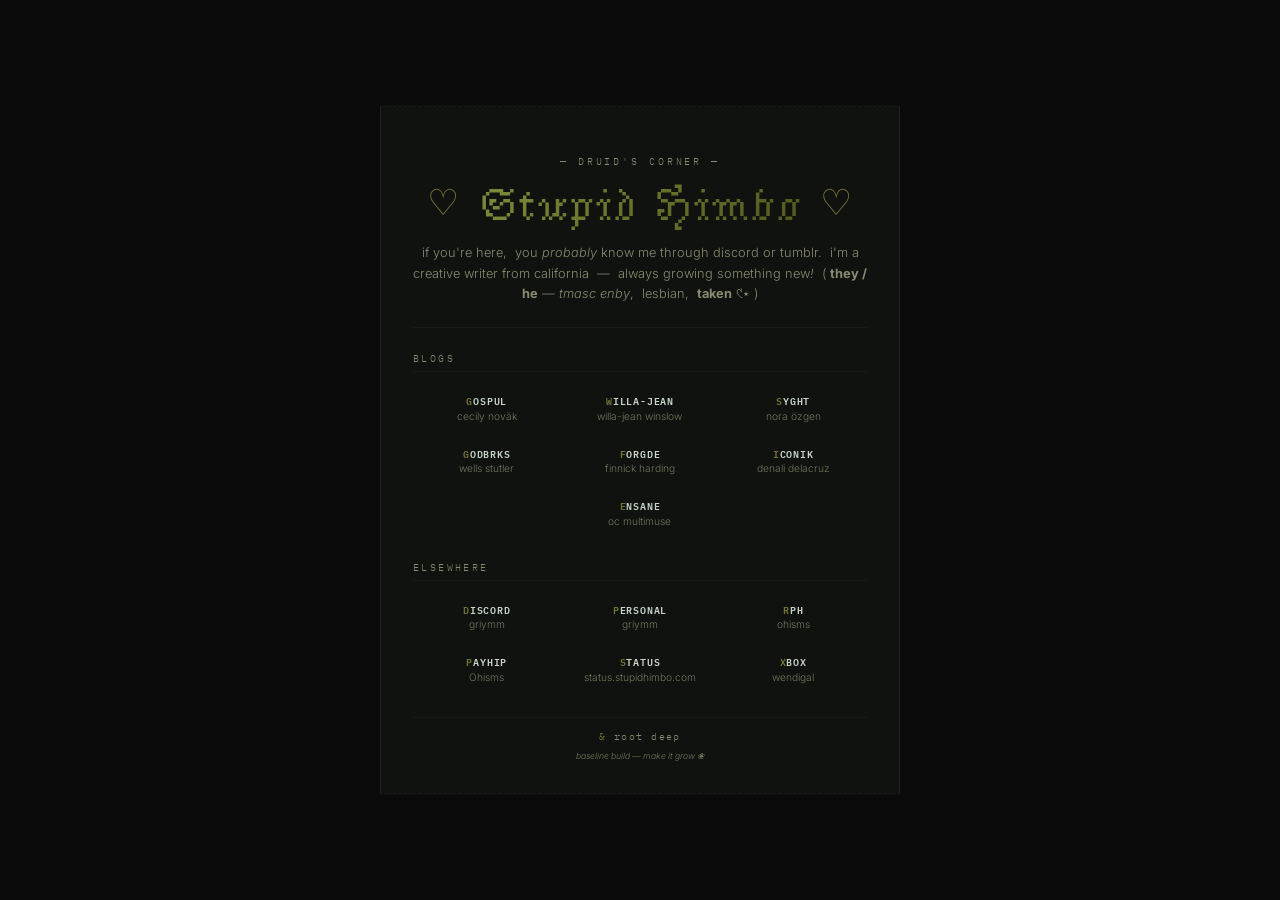
==== index.html @ 12f962d2 "new discord + personal/rph/payhip links" ====
<!DOCTYPE html>
<html lang="en">
<head>
<meta charset="UTF-8">
<meta name="viewport" content="width=device-width, initial-scale=1.0">
<title>stupid himbo — druid's corner</title>
<link rel="icon" href="favicon.svg" type="image/svg+xml">
<link rel="stylesheet" href="style.css">
</head>
<body>
<div class="card">

  <div class="header">
    <div class="today-label">— druid's corner —</div>
    <h1 class="title"><span class="heart">♡</span> <span class="rest">Stupid Himbo</span> <span class="heart">♡</span></h1>
    <p class="blurb">if you're here,&nbsp;&nbsp;you <em>probably</em> know me through discord or tumblr.&nbsp;&nbsp;i'm a creative writer from california&nbsp;&nbsp;—&nbsp;&nbsp;always growing something new<em>!</em>&nbsp;&nbsp;( <strong>they / he</strong> — <em>tmasc enby</em>,&nbsp;&nbsp;lesbian,&nbsp;&nbsp;<strong>taken</strong> 𑣲⋆ )</p>
  </div>

  <div class="subhead">blogs</div>
  <ul class="blog-grid">
    <li class="link-item grid-item" style="--i:0"><a class="url-link" href="https://gospul.tumblr.com" target="_blank"><span class="url-text"><span class="accent">G</span>OSPUL</span><span class="muse-text">cecily noväk</span></a></li>
    <li class="link-item grid-item" style="--i:1"><a class="url-link" href="https://willa-jean.tumblr.com" target="_blank"><span class="url-text"><span class="accent">W</span>ILLA-JEAN</span><span class="muse-text">willa-jean winslow</span></a></li>
    <li class="link-item grid-item" style="--i:2"><a class="url-link" href="https://syght.tumblr.com" target="_blank"><span class="url-text"><span class="accent">S</span>YGHT</span><span class="muse-text">nora özgen</span></a></li>
    <li class="link-item grid-item" style="--i:3"><a class="url-link" href="https://godbrks.tumblr.com" target="_blank"><span class="url-text"><span class="accent">G</span>ODBRKS</span><span class="muse-text">wells stutler</span></a></li>
    <li class="link-item grid-item" style="--i:4"><a class="url-link" href="https://forgde.tumblr.com" target="_blank"><span class="url-text"><span class="accent">F</span>ORGDE</span><span class="muse-text">finnick harding</span></a></li>
    <li class="link-item grid-item" style="--i:5"><a class="url-link" href="https://iconik.tumblr.com" target="_blank"><span class="url-text"><span class="accent">I</span>CONIK</span><span class="muse-text">denali delacruz</span></a></li>
    <li class="link-item grid-item" style="--i:6"><a class="url-link" href="https://ensane.tumblr.com" target="_blank"><span class="url-text"><span class="accent">E</span>NSANE</span><span class="muse-text">oc multimuse</span></a></li>
  </ul>

  <div class="subhead">elsewhere</div>
  <ul class="blog-grid">
    <li class="link-item grid-item" style="--i:7"><a class="url-link" href="https://discord.com/users/griymm" target="_blank"><span class="url-text"><span class="accent">D</span>ISCORD</span><span class="muse-text">griymm</span></a></li>
    <li class="link-item grid-item" style="--i:8"><a class="url-link" href="https://www.tumblr.com/griymm" target="_blank"><span class="url-text"><span class="accent">P</span>ERSONAL</span><span class="muse-text">griymm</span></a></li>
    <li class="link-item grid-item" style="--i:9"><a class="url-link" href="https://www.tumblr.com/ohisms" target="_blank"><span class="url-text"><span class="accent">R</span>PH</span><span class="muse-text">ohisms</span></a></li>
    <li class="link-item grid-item" style="--i:10"><a class="url-link" href="https://payhip.com/Ohisms" target="_blank"><span class="url-text"><span class="accent">P</span>AYHIP</span><span class="muse-text">Ohisms</span></a></li>
    <li class="link-item grid-item" style="--i:11"><a class="url-link" href="https://status.stupidhimbo.com/" target="_blank"><span class="url-text"><span class="accent">S</span>TATUS</span><span class="muse-text">status.stupidhimbo.com</span></a></li>
    <li class="link-item grid-item" style="--i:12"><a class="url-link" href="https://account.xbox.com/profile?gamertag=wendigal" target="_blank"><span class="url-text"><span class="accent">X</span>BOX</span><span class="muse-text">wendigal</span></a></li>
  </ul>

  <div class="footer">
    <div class="tagline"><span class="accent">&amp;</span> root deep</div>
    <div class="note">baseline build — make it grow ❀</div>
  </div>

</div>
</body>
</html>
---- style.css ----
@import url('https://fonts.googleapis.com/css2?family=IBM+Plex+Mono:wght@400;600&family=Inter:wght@300;400;600&family=Jacquarda+Bastarda+9&display=swap');

* { margin: 0; padding: 0; box-sizing: border-box; }

:root {
  --bg: #0a0a0a;
  --card-bg: #0f120f;
  --card-border: #1a221a;
  --accent: #737434;
  --text: #c8d4c8;
  --text-muted: #898b6f;
  --text-dim: #6f795d;
  --body-font: 'Inter', sans-serif;
  --mono-font: 'IBM Plex Mono', monospace;
  --grad-start: #7f8c3b;
  --grad-end: #51581d;
  --card-w: 520px;
  --hdr-size: 2.8rem;
  --body-size: 0.8rem;
  --small-size: 0.6rem;
}

@keyframes fadeUp {
  from { opacity: 0; transform: translateY(12px); }
  to { opacity: 1; transform: translateY(0); }
}
@keyframes breathe {
  0%, 100% { opacity: 0.7; }
  50% { opacity: 1; }
}

@media (prefers-reduced-motion: reduce) {
  *, *::before, *::after {
    animation-duration: 0.001s !important;
    transition-duration: 0.001s !important;
  }
}

body {
  background: var(--bg);
  color: var(--text);
  font-family: var(--body-font);
  font-weight: 300;
  min-height: 100vh;
  display: flex;
  align-items: center;
  justify-content: center;
  padding: 2rem;
}

.card {
  background: var(--card-bg);
  border: 1px solid var(--card-border);
  max-width: var(--card-w);
  width: 100%;
  padding: 3rem 2rem 2rem;
  position: relative;
  animation: fadeUp 0.6s cubic-bezier(0.16, 1, 0.3, 1) both;
}

.card::before, .card::after {
  content: '';
  position: absolute;
  left: 0; right: 0;
  height: 4px;
  background: repeating-linear-gradient(90deg, var(--card-bg) 0px, var(--card-bg) 3px, transparent 3px, transparent 5px);
}
.card::before { top: -2px; }
.card::after { bottom: -2px; }

/* header */
.header {
  text-align: center;
  margin-bottom: 1.5rem;
  border-bottom: 1px solid #1a1a1a;
  padding-bottom: 1.4rem;
}
.header .today-label {
  font-family: var(--mono-font);
  font-size: var(--small-size);
  text-transform: uppercase;
  letter-spacing: 0.3em;
  color: var(--text-muted);
  margin-bottom: 0.75rem;
}
.header .title {
  font-family: 'Jacquarda Bastarda 9', serif;
  font-size: var(--hdr-size);
  font-weight: 400;
  letter-spacing: 0.04em;
  line-height: 1.1;
}
.header .title .accent { color: var(--accent); }
.header .title .rest {
  background: linear-gradient(135deg, var(--grad-start), var(--grad-end));
  -webkit-background-clip: text;
  -webkit-text-fill-color: transparent;
  background-clip: text;
}
.header .title .heart {
  color: var(--accent);
  font-size: 0.8em;
  vertical-align: 0.12em;
  animation: breathe 3s ease-in-out infinite;
}
.header .blurb {
  font-size: var(--body-size);
  color: var(--text-muted);
  margin-top: 0.9rem;
  line-height: 1.6;
  font-weight: 300;
}

/* section label */
.subhead {
  font-family: var(--mono-font);
  font-size: var(--small-size);
  text-transform: uppercase;
  letter-spacing: 0.25em;
  color: var(--text-muted);
  margin-bottom: 0.75rem;
  padding-bottom: 0.4rem;
  border-bottom: 1px solid #181818;
}
.subhead + .link-list { margin-bottom: 1.5rem; }

/* link list */
.link-list { list-style: none; }

/* blog grid — 3 columns */
.blog-grid {
  list-style: none;
  display: grid;
  grid-template-columns: repeat(3, 1fr);
  gap: 0.35rem;
  margin-bottom: 1.5rem;
}
.blog-grid .link-item {
  flex-direction: column;
  justify-content: center;
  text-align: center;
  padding: 0.55rem 0.35rem;
  margin-bottom: 0;
  border-left: none;
  border: 1px solid transparent;
}
.blog-grid .link-item:hover {
  border-left-color: transparent;
  border-color: color-mix(in srgb, var(--accent) 45%, transparent);
  background: color-mix(in srgb, var(--accent) 7%, transparent);
}
.blog-grid .url-link { align-items: center; }
.blog-grid .url-text {
  font-size: calc(var(--body-size) * 0.8);
  letter-spacing: 0.04em;
  line-height: 1.35;
}
.blog-grid .muse-text {
  font-size: calc(var(--body-size) * 0.66);
  margin-top: 0.15rem;
}
/* center the lone 7th blog in the middle column */
.blog-grid .link-item:nth-child(7) {
  grid-column: 2;
}
@media (max-width: 480px) {
  .blog-grid { grid-template-columns: repeat(2, 1fr); }
}

.link-item {
  display: flex;
  align-items: center;
  padding: 0.5rem 0.75rem;
  margin-bottom: 0.25rem;
  border-left: 2px solid transparent;
  transition: all 0.2s;
  font-size: var(--body-size);
  animation: fadeUp 0.4s cubic-bezier(0.16, 1, 0.3, 1) both;
  animation-delay: calc(0.05s * var(--i, 0));
}
.link-item:hover {
  border-left-color: var(--accent);
  background: color-mix(in srgb, var(--accent) 6%, transparent);
}

.url-link {
  text-decoration: none;
  color: inherit;
  display: flex;
  flex-direction: column;
  flex: 1;
}
.url-link .url-text {
  font-weight: 600;
  letter-spacing: 0.08em;
  font-family: var(--mono-font);
  text-transform: uppercase;
  transition: opacity 0.2s;
}
.url-link .url-text .accent { color: var(--accent); }
.url-link .muse-text {
  font-weight: 300;
  font-size: calc(var(--body-size) * 0.8);
  color: var(--text-dim);
  margin-top: 0.1rem;
  transition: opacity 0.2s;
}
.url-link:hover .url-text { opacity: 0.8; }
.url-link:hover .url-text .accent {
  text-decoration: underline;
  text-underline-offset: 3px;
  text-decoration-thickness: 1px;
}

/* footer */
.footer {
  margin-top: 1.5rem;
  padding-top: 0.8rem;
  border-top: 1px solid #181818;
  text-align: center;
}
.footer .tagline {
  font-family: var(--mono-font);
  font-size: var(--small-size);
  color: var(--text-muted);
  letter-spacing: 0.15em;
}
.footer .tagline .accent {
  color: var(--accent);
  animation: breathe 3s ease-in-out infinite;
}
.footer .note {
  font-size: calc(var(--small-size) * 0.9);
  color: var(--text-dim);
  margin-top: 0.5rem;
  font-style: italic;
}
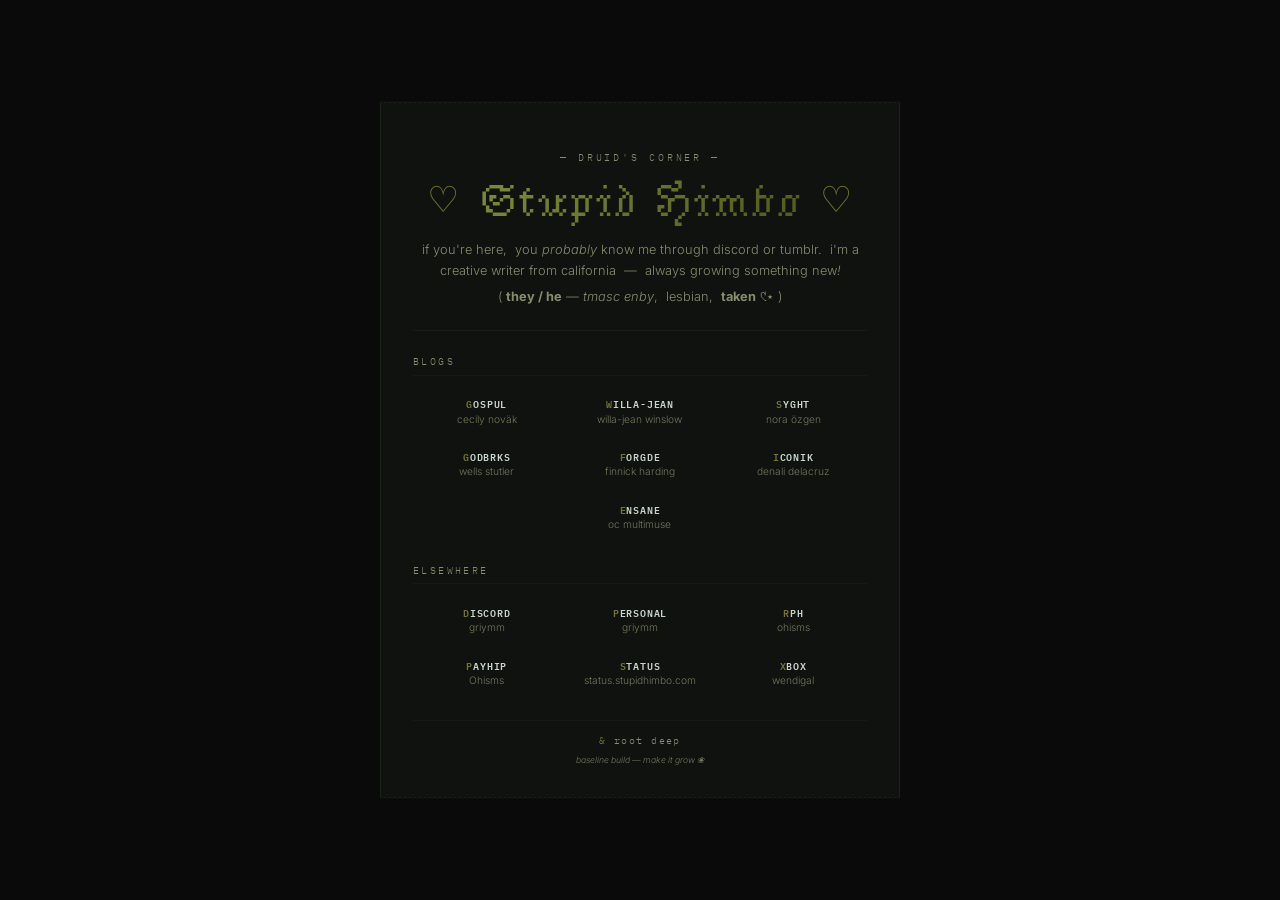
==== commit 1c3121a7: "break blurb onto two lines" ====
--- a/index.html
+++ b/index.html
@@ -13,7 +13,7 @@
   <div class="header">
     <div class="today-label">— druid's corner —</div>
     <h1 class="title"><span class="heart">♡</span> <span class="rest">Stupid Himbo</span> <span class="heart">♡</span></h1>
-    <p class="blurb">if you're here,&nbsp;&nbsp;you <em>probably</em> know me through discord or tumblr.&nbsp;&nbsp;i'm a creative writer from california&nbsp;&nbsp;—&nbsp;&nbsp;always growing something new<em>!</em>&nbsp;&nbsp;( <strong>they / he</strong> — <em>tmasc enby</em>,&nbsp;&nbsp;lesbian,&nbsp;&nbsp;<strong>taken</strong> 𑣲⋆ )</p>
+    <p class="blurb">if you're here,&nbsp;&nbsp;you <em>probably</em> know me through discord or tumblr.&nbsp;&nbsp;i'm a creative writer from california&nbsp;&nbsp;—&nbsp;&nbsp;always growing something new<em>!</em><br><span class="blurb-meta">( <strong>they / he</strong> — <em>tmasc enby</em>,&nbsp;&nbsp;lesbian,&nbsp;&nbsp;<strong>taken</strong> 𑣲⋆ )</span></p>
   </div>
 
   <div class="subhead">blogs</div>
--- a/style.css
+++ b/style.css
@@ -110,6 +110,10 @@
   line-height: 1.6;
   font-weight: 300;
 }
+.header .blurb .blurb-meta {
+  display: inline-block;
+  margin-top: 0.4rem;
+}
 
 /* section label */
 .subhead {
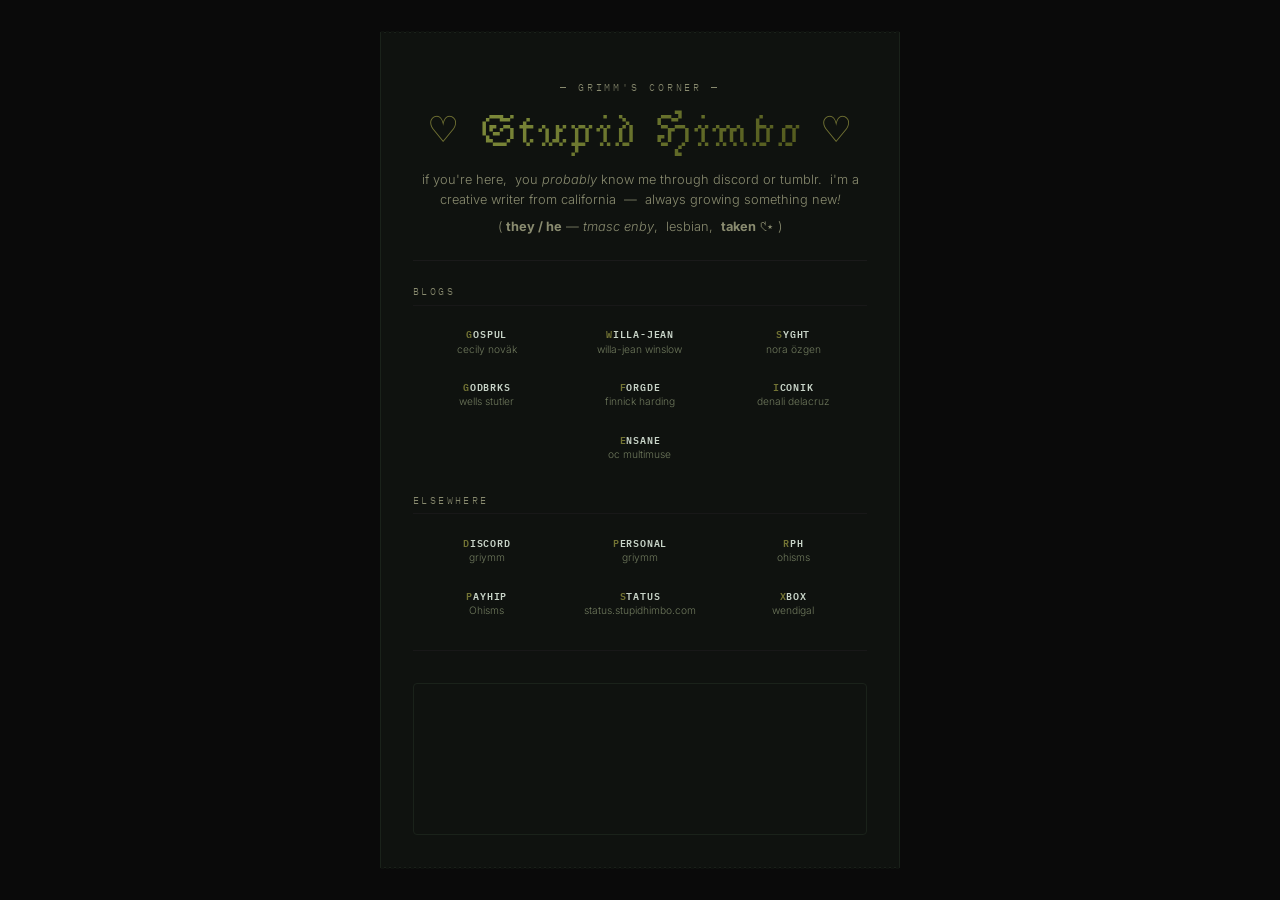
==== commit 7da178bb: "grimm's corner + spotify player" ====
--- a/index.html
+++ b/index.html
@@ -11,7 +11,7 @@
 <div class="card">
 
   <div class="header">
-    <div class="today-label">— druid's corner —</div>
+    <div class="today-label">— grimm's corner —</div>
     <h1 class="title"><span class="heart">♡</span> <span class="rest">Stupid Himbo</span> <span class="heart">♡</span></h1>
     <p class="blurb">if you're here,&nbsp;&nbsp;you <em>probably</em> know me through discord or tumblr.&nbsp;&nbsp;i'm a creative writer from california&nbsp;&nbsp;—&nbsp;&nbsp;always growing something new<em>!</em><br><span class="blurb-meta">( <strong>they / he</strong> — <em>tmasc enby</em>,&nbsp;&nbsp;lesbian,&nbsp;&nbsp;<strong>taken</strong> 𑣲⋆ )</span></p>
   </div>
@@ -38,8 +38,9 @@
   </ul>
 
   <div class="footer">
-    <div class="tagline"><span class="accent">&amp;</span> root deep</div>
-    <div class="note">baseline build — make it grow ❀</div>
+    <div class="music">
+      <iframe src="https://open.spotify.com/embed/track/5T0hluHculUyDBESNVm2mn?utm_source=generator&theme=0" width="100%" height="152" frameBorder="0" allowfullscreen="" allow="autoplay; clipboard-write; encrypted-media; fullscreen; picture-in-picture" loading="lazy"></iframe>
+    </div>
   </div>
 
 </div>
--- a/style.css
+++ b/style.css
@@ -239,3 +239,9 @@
   margin-top: 0.5rem;
   font-style: italic;
 }
+.footer .music { margin-top: 1.2rem; }
+.footer .music iframe {
+  display: block;
+  border-radius: 4px;
+  border: 1px solid var(--card-border);
+}
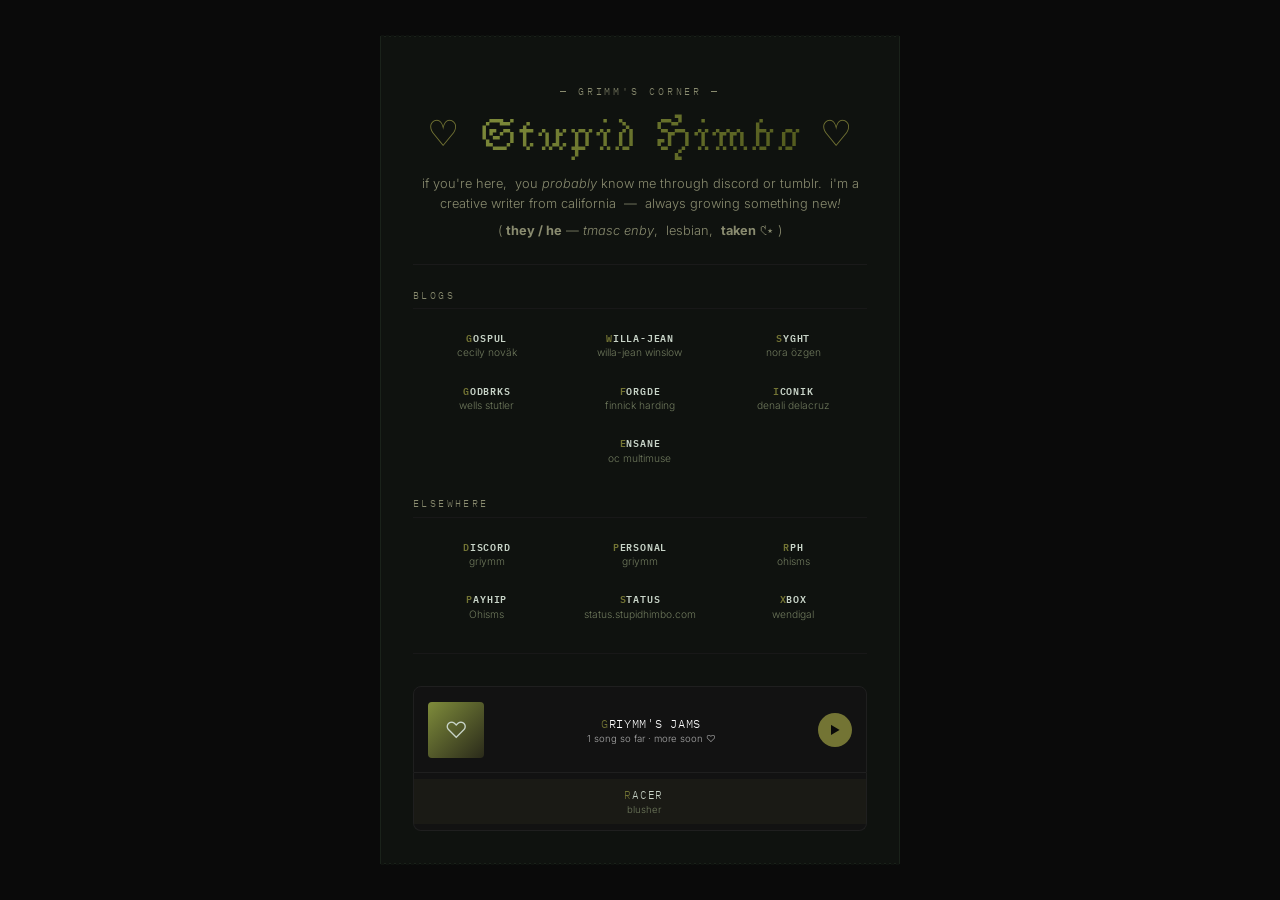
==== commit d993ff80: "hybrid playlist widget with RACER" ====
--- a/index.html
+++ b/index.html
@@ -39,7 +39,23 @@
 
   <div class="footer">
     <div class="music">
-      <iframe src="https://open.spotify.com/embed/track/5T0hluHculUyDBESNVm2mn?utm_source=generator&theme=0" width="100%" height="152" frameBorder="0" allowfullscreen="" allow="autoplay; clipboard-write; encrypted-media; fullscreen; picture-in-picture" loading="lazy"></iframe>
+      <div class="widget-head">
+        <div class="art">♡</div>
+        <div class="meta">
+          <div class="ptitle"><span class="accent">g</span>riymm's jams</div>
+          <div class="psub">1 song so far · more soon ♡</div>
+        </div>
+        <div class="play-btn">▶</div>
+      </div>
+      <ul class="tracklist">
+        <li class="track playing">
+          <a class="track-link" href="https://open.spotify.com/track/5T0hluHculUyDBESNVm2mn" target="_blank">
+            <div class="num"><div class="eq"><span></span><span></span><span></span></div></div>
+            <div class="info"><div class="name"><span class="accent">R</span>ACER</div><div class="artist">blusher</div></div>
+            <div class="play">▶</div>
+          </a>
+        </li>
+      </ul>
     </div>
   </div>
 
--- a/style.css
+++ b/style.css
@@ -240,8 +240,128 @@
   font-style: italic;
 }
 .footer .music { margin-top: 1.2rem; }
-.footer .music iframe {
-  display: block;
+
+/* playlist widget — hybrid (option 2 header + option 1 tracklist) */
+.music .widget-head {
+  display: flex;
+  align-items: center;
+  gap: 0.9rem;
+  padding: 0.9rem;
+  background: #121212;
+  border: 1px solid #1f1f1f;
+  border-radius: 8px 8px 0 0;
+}
+.music .art {
+  width: 56px;
+  height: 56px;
+  background: linear-gradient(135deg, var(--grad-start), #2a2a1a);
   border-radius: 4px;
-  border: 1px solid var(--card-border);
-}
+  display: flex;
+  align-items: center;
+  justify-content: center;
+  font-size: 1.4rem;
+  flex-shrink: 0;
+  color: var(--text);
+}
+.music .meta { flex: 1; min-width: 0; }
+.music .ptitle {
+  font-family: var(--mono-font);
+  font-size: 0.75rem;
+  text-transform: uppercase;
+  letter-spacing: 0.06em;
+  color: #fff;
+  white-space: nowrap;
+  overflow: hidden;
+  text-overflow: ellipsis;
+}
+.music .ptitle .accent { color: var(--accent); }
+.music .psub {
+  font-size: 0.6rem;
+  color: #a7a7a7;
+  margin-top: 0.15rem;
+  white-space: nowrap;
+  overflow: hidden;
+  text-overflow: ellipsis;
+}
+.music .play-btn {
+  width: 34px;
+  height: 34px;
+  border-radius: 50%;
+  background: var(--accent);
+  display: flex;
+  align-items: center;
+  justify-content: center;
+  color: #0a0a0a;
+  font-size: 0.7rem;
+  flex-shrink: 0;
+}
+.music .tracklist {
+  list-style: none;
+  background: #121212;
+  border: 1px solid #1f1f1f;
+  border-top: none;
+  border-radius: 0 0 8px 8px;
+  padding: 0.4rem 0;
+}
+.music .track { transition: all 0.2s; }
+.music .track:hover { background: #1a1a1a; }
+.music .track-link {
+  display: flex;
+  align-items: center;
+  gap: 0.75rem;
+  padding: 0.55rem 0.9rem;
+  text-decoration: none;
+  color: inherit;
+}
+.music .track .num {
+  font-family: var(--mono-font);
+  font-size: 0.55rem;
+  color: #6f795d;
+  width: 1.2rem;
+  flex-shrink: 0;
+  display: flex;
+  align-items: center;
+  justify-content: flex-start;
+}
+.music .track .info { flex: 1; min-width: 0; }
+.music .track .name {
+  font-family: var(--mono-font);
+  font-size: 0.7rem;
+  text-transform: uppercase;
+  letter-spacing: 0.08em;
+  color: var(--text);
+  white-space: nowrap;
+  overflow: hidden;
+  text-overflow: ellipsis;
+}
+.music .track .name .accent { color: var(--accent); }
+.music .track .artist {
+  font-size: 0.6rem;
+  color: #6f795d;
+  margin-top: 0.1rem;
+  white-space: nowrap;
+  overflow: hidden;
+  text-overflow: ellipsis;
+}
+.music .track .play {
+  color: var(--accent);
+  font-size: 0.8rem;
+  opacity: 0;
+  transition: opacity 0.2s;
+}
+.music .track:hover .play { opacity: 1; }
+.music .track.playing { background: color-mix(in srgb, var(--accent) 8%, transparent); }
+.music .track.playing .num { color: var(--accent); }
+.music .eq { display: flex; align-items: flex-end; gap: 2px; height: 12px; }
+.music .eq span {
+  width: 2px;
+  background: var(--accent);
+  animation: eq 1s ease-in-out infinite;
+}
+.music .eq span:nth-child(1) { animation-delay: 0s; }
+.music .eq span:nth-child(2) { animation-delay: 0.2s; }
+.music .eq span:nth-child(3) { animation-delay: 0.4s; }
+@keyframes eq {
+  0%, 100% { height: 4px; }
+  50% { height: 12px; }
+}
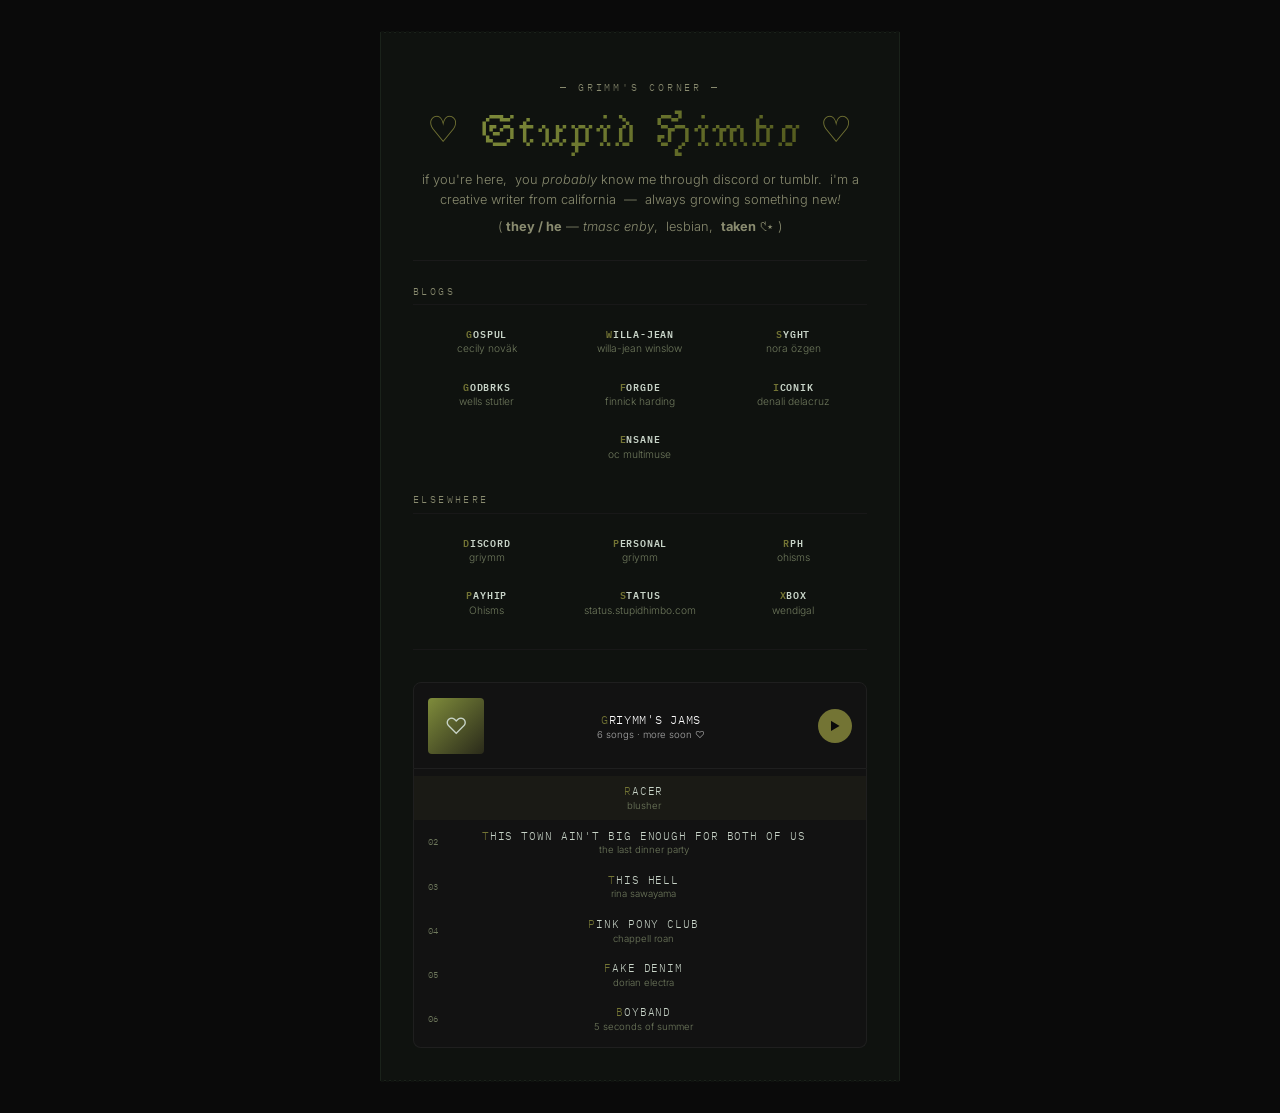
==== commit 51430bac: "full 6-song playlist" ====
--- a/index.html
+++ b/index.html
@@ -43,7 +43,7 @@
         <div class="art">♡</div>
         <div class="meta">
           <div class="ptitle"><span class="accent">g</span>riymm's jams</div>
-          <div class="psub">1 song so far · more soon ♡</div>
+          <div class="psub">6 songs · more soon ♡</div>
         </div>
         <div class="play-btn">▶</div>
       </div>
@@ -55,6 +55,41 @@
             <div class="play">▶</div>
           </a>
         </li>
+        <li class="track">
+          <a class="track-link" href="https://open.spotify.com/track/57JhkOGG9dbT5e3scObiHR" target="_blank">
+            <div class="num">02</div>
+            <div class="info"><div class="name"><span class="accent">T</span>HIS TOWN AIN'T BIG ENOUGH FOR BOTH OF US</div><div class="artist">the last dinner party</div></div>
+            <div class="play">▶</div>
+          </a>
+        </li>
+        <li class="track">
+          <a class="track-link" href="https://open.spotify.com/track/7aHmvUghK3XCEqNRbUeAn4" target="_blank">
+            <div class="num">03</div>
+            <div class="info"><div class="name"><span class="accent">T</span>HIS HELL</div><div class="artist">rina sawayama</div></div>
+            <div class="play">▶</div>
+          </a>
+        </li>
+        <li class="track">
+          <a class="track-link" href="https://open.spotify.com/track/6393yGahSJ9slVdOwSxOVR" target="_blank">
+            <div class="num">04</div>
+            <div class="info"><div class="name"><span class="accent">P</span>INK PONY CLUB</div><div class="artist">chappell roan</div></div>
+            <div class="play">▶</div>
+          </a>
+        </li>
+        <li class="track">
+          <a class="track-link" href="https://open.spotify.com/track/3ahrJxZrcb9fOS36ovHgR5" target="_blank">
+            <div class="num">05</div>
+            <div class="info"><div class="name"><span class="accent">F</span>AKE DENIM</div><div class="artist">dorian electra</div></div>
+            <div class="play">▶</div>
+          </a>
+        </li>
+        <li class="track">
+          <a class="track-link" href="https://open.spotify.com/track/6RRoW9SgLHzrp8tGyaBZCU" target="_blank">
+            <div class="num">06</div>
+            <div class="info"><div class="name"><span class="accent">B</span>OYBAND</div><div class="artist">5 seconds of summer</div></div>
+            <div class="play">▶</div>
+          </a>
+        </li>
       </ul>
     </div>
   </div>
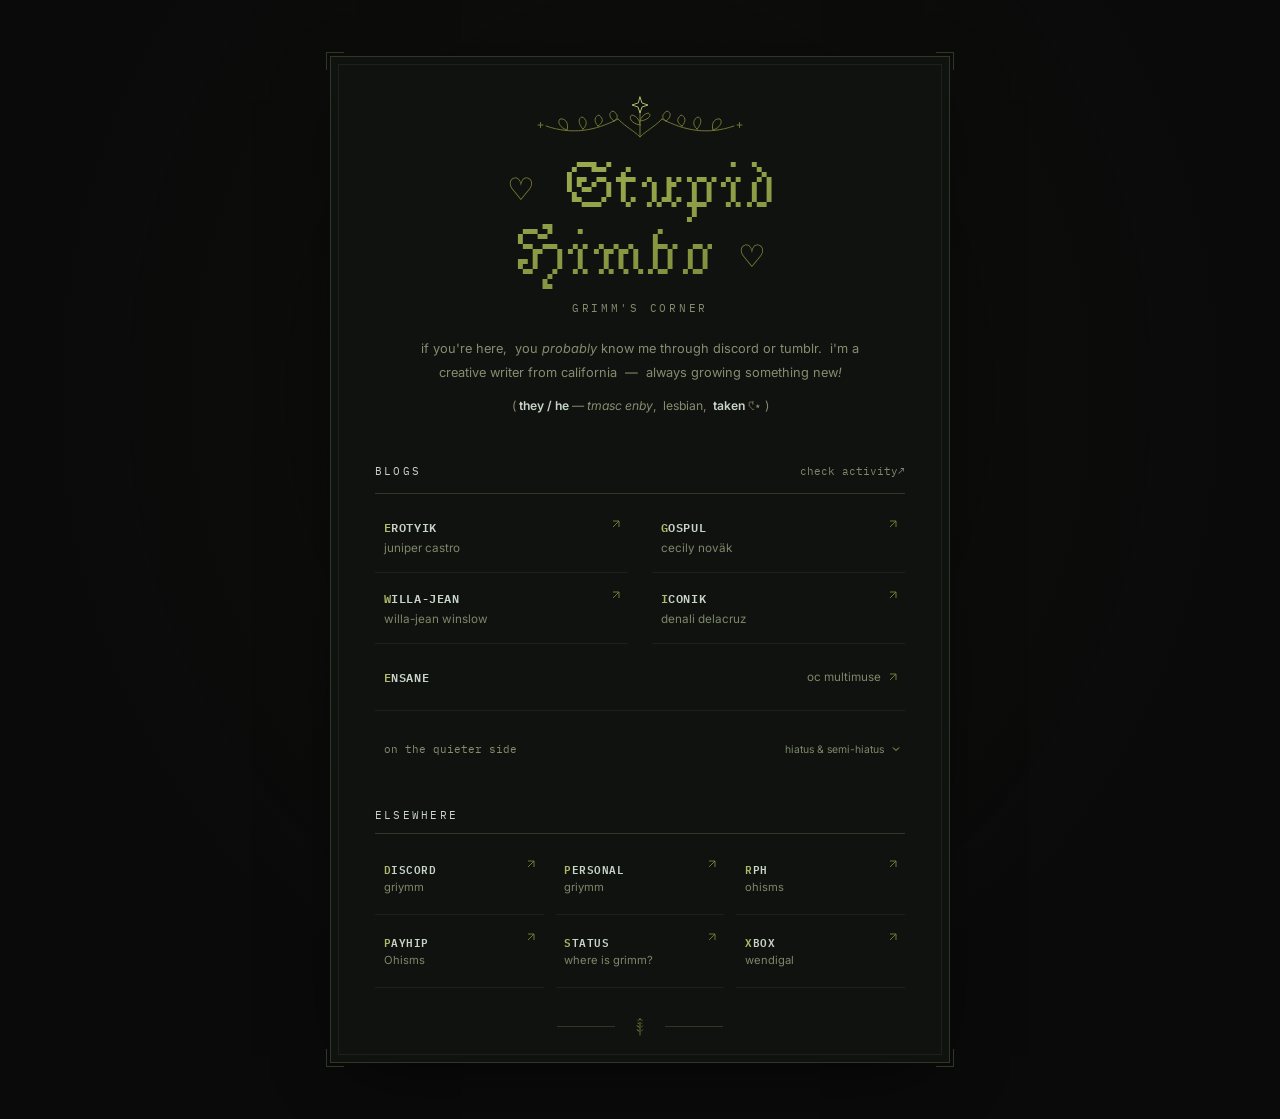
==== commit 2a3792ab: "Refresh the landing directory" ====
--- a/index.html
+++ b/index.html
@@ -1,99 +1,56 @@
 <!DOCTYPE html>
 <html lang="en">
 <head>
-<meta charset="UTF-8">
-<meta name="viewport" content="width=device-width, initial-scale=1.0">
-<title>stupid himbo — druid's corner</title>
-<link rel="icon" href="favicon.svg" type="image/svg+xml">
-<link rel="stylesheet" href="style.css">
+  <meta charset="UTF-8">
+  <meta name="viewport" content="width=device-width, initial-scale=1.0">
+  <meta name="description" content="Grimm's corner. Original characters, writing, and elsewhere on the internet.">
+  <meta name="theme-color" content="#0a0a0a">
+  <title>stupid himbo — grimm's corner ♡</title>
+  <link rel="icon" href="favicon.svg" type="image/svg+xml">
+  <link rel="stylesheet" href="style.css?v=20261106-directory">
 </head>
 <body>
-<div class="card">
+  <main class="card">
+    <header class="header">
+      <img class="sprig" src="ornament.svg" alt="" width="210" height="48">
+      <h1 class="title"><span class="heart" aria-hidden="true">♡</span> <span class="rest">Stupid Himbo</span> <span class="heart" aria-hidden="true">♡</span></h1>
+      <p class="corner-label">grimm's corner</p>
+      <p class="blurb">if you're here,&nbsp;&nbsp;you <em>probably</em> know me through discord or tumblr.&nbsp;&nbsp;i'm a creative writer from california&nbsp;&nbsp;—&nbsp;&nbsp;always growing something new<em>!</em><br><span class="blurb-meta">( <strong>they / he</strong> — <em>tmasc enby</em>,&nbsp;&nbsp;lesbian,&nbsp;&nbsp;<strong>taken</strong> 𑣲⋆ )</span></p>
+    </header>
 
-  <div class="header">
-    <div class="today-label">— grimm's corner —</div>
-    <h1 class="title"><span class="heart">♡</span> <span class="rest">Stupid Himbo</span> <span class="heart">♡</span></h1>
-    <p class="blurb">if you're here,&nbsp;&nbsp;you <em>probably</em> know me through discord or tumblr.&nbsp;&nbsp;i'm a creative writer from california&nbsp;&nbsp;—&nbsp;&nbsp;always growing something new<em>!</em><br><span class="blurb-meta">( <strong>they / he</strong> — <em>tmasc enby</em>,&nbsp;&nbsp;lesbian,&nbsp;&nbsp;<strong>taken</strong> 𑣲⋆ )</span></p>
-  </div>
+    <section class="blogs" aria-labelledby="blogs-heading">
+      <div class="section-heading"><h2 id="blogs-heading">blogs</h2><a class="status-link" href="https://status.stupidhimbo.com/">check activity <span aria-hidden="true">↗</span></a></div>
+      <ul class="directory blog-grid">
+      <li class="directory-item "><a href="https://www.tumblr.com/erotyik" target="_blank" rel="noopener noreferrer"><span class="url-text"><span class="initial">E</span>ROTYIK</span><span class="muse-text">juniper castro</span><svg class="link-arrow" viewBox="0 0 16 16" aria-hidden="true"><path d="M4 12 12 4M4 4h8v8"/></svg></a></li>
+      <li class="directory-item "><a href="https://gospul.tumblr.com" target="_blank" rel="noopener noreferrer"><span class="url-text"><span class="initial">G</span>OSPUL</span><span class="muse-text">cecily noväk</span><svg class="link-arrow" viewBox="0 0 16 16" aria-hidden="true"><path d="M4 12 12 4M4 4h8v8"/></svg></a></li>
+      <li class="directory-item "><a href="https://willa-jean.tumblr.com" target="_blank" rel="noopener noreferrer"><span class="url-text"><span class="initial">W</span>ILLA-JEAN</span><span class="muse-text">willa-jean winslow</span><svg class="link-arrow" viewBox="0 0 16 16" aria-hidden="true"><path d="M4 12 12 4M4 4h8v8"/></svg></a></li>
+      <li class="directory-item "><a href="https://iconik.tumblr.com" target="_blank" rel="noopener noreferrer"><span class="url-text"><span class="initial">I</span>CONIK</span><span class="muse-text">denali delacruz</span><svg class="link-arrow" viewBox="0 0 16 16" aria-hidden="true"><path d="M4 12 12 4M4 4h8v8"/></svg></a></li>
+      <li class="directory-item multimuse"><a href="https://ensane.tumblr.com" target="_blank" rel="noopener noreferrer"><span class="url-text"><span class="initial">E</span>NSANE</span><span class="muse-text">oc multimuse</span><svg class="link-arrow" viewBox="0 0 16 16" aria-hidden="true"><path d="M4 12 12 4M4 4h8v8"/></svg></a></li>
+      </ul>
+      <details class="shelf">
+        <summary>on the quieter side <span>hiatus &amp; semi-hiatus</span><svg viewBox="0 0 16 16" aria-hidden="true"><path d="M4 6 8 10 12 6"/></svg></summary>
+        <ul class="directory shelf-grid">
+      <li class="directory-item "><a href="https://corpsight.tumblr.com" target="_blank" rel="noopener noreferrer"><span class="url-text"><span class="initial">C</span>ORPSIGHT</span><span class="muse-text">nora özgen</span><svg class="link-arrow" viewBox="0 0 16 16" aria-hidden="true"><path d="M4 12 12 4M4 4h8v8"/></svg></a></li>
+      <li class="directory-item "><a href="https://godbrks.tumblr.com" target="_blank" rel="noopener noreferrer"><span class="url-text"><span class="initial">G</span>ODBRKS</span><span class="muse-text">wells stutler</span><svg class="link-arrow" viewBox="0 0 16 16" aria-hidden="true"><path d="M4 12 12 4M4 4h8v8"/></svg></a></li>
+      <li class="directory-item "><a href="https://ekspose.tumblr.com" target="_blank" rel="noopener noreferrer"><span class="url-text"><span class="initial">E</span>KSPOSE</span><span class="muse-text">jade dubois</span><svg class="link-arrow" viewBox="0 0 16 16" aria-hidden="true"><path d="M4 12 12 4M4 4h8v8"/></svg></a></li>
+      <li class="directory-item "><a href="https://forgde.tumblr.com" target="_blank" rel="noopener noreferrer"><span class="url-text"><span class="initial">F</span>ORGDE</span><span class="muse-text">finnick &amp; ollie</span><svg class="link-arrow" viewBox="0 0 16 16" aria-hidden="true"><path d="M4 12 12 4M4 4h8v8"/></svg></a></li>
+        </ul>
+        <p class="shelf-note">jade, finnick &amp; ollie can be found at <a href="https://www.tumblr.com/ensane" target="_blank" rel="noopener noreferrer">ensane</a>.</p>
+      </details>
+    </section>
 
-  <div class="subhead">blogs</div>
-  <ul class="blog-grid">
-    <li class="link-item grid-item" style="--i:0"><a class="url-link" href="https://gospul.tumblr.com" target="_blank"><span class="url-text"><span class="accent">G</span>OSPUL</span><span class="muse-text">cecily noväk</span></a></li>
-    <li class="link-item grid-item" style="--i:1"><a class="url-link" href="https://willa-jean.tumblr.com" target="_blank"><span class="url-text"><span class="accent">W</span>ILLA-JEAN</span><span class="muse-text">willa-jean winslow</span></a></li>
-    <li class="link-item grid-item" style="--i:2"><a class="url-link" href="https://syght.tumblr.com" target="_blank"><span class="url-text"><span class="accent">S</span>YGHT</span><span class="muse-text">nora özgen</span></a></li>
-    <li class="link-item grid-item" style="--i:3"><a class="url-link" href="https://godbrks.tumblr.com" target="_blank"><span class="url-text"><span class="accent">G</span>ODBRKS</span><span class="muse-text">wells stutler</span></a></li>
-    <li class="link-item grid-item" style="--i:4"><a class="url-link" href="https://forgde.tumblr.com" target="_blank"><span class="url-text"><span class="accent">F</span>ORGDE</span><span class="muse-text">finnick harding</span></a></li>
-    <li class="link-item grid-item" style="--i:5"><a class="url-link" href="https://iconik.tumblr.com" target="_blank"><span class="url-text"><span class="accent">I</span>CONIK</span><span class="muse-text">denali delacruz</span></a></li>
-    <li class="link-item grid-item" style="--i:6"><a class="url-link" href="https://ensane.tumblr.com" target="_blank"><span class="url-text"><span class="accent">E</span>NSANE</span><span class="muse-text">oc multimuse</span></a></li>
-  </ul>
-
-  <div class="subhead">elsewhere</div>
-  <ul class="blog-grid">
-    <li class="link-item grid-item" style="--i:7"><a class="url-link" href="https://discord.com/users/griymm" target="_blank"><span class="url-text"><span class="accent">D</span>ISCORD</span><span class="muse-text">griymm</span></a></li>
-    <li class="link-item grid-item" style="--i:8"><a class="url-link" href="https://www.tumblr.com/griymm" target="_blank"><span class="url-text"><span class="accent">P</span>ERSONAL</span><span class="muse-text">griymm</span></a></li>
-    <li class="link-item grid-item" style="--i:9"><a class="url-link" href="https://www.tumblr.com/ohisms" target="_blank"><span class="url-text"><span class="accent">R</span>PH</span><span class="muse-text">ohisms</span></a></li>
-    <li class="link-item grid-item" style="--i:10"><a class="url-link" href="https://payhip.com/Ohisms" target="_blank"><span class="url-text"><span class="accent">P</span>AYHIP</span><span class="muse-text">Ohisms</span></a></li>
-    <li class="link-item grid-item" style="--i:11"><a class="url-link" href="https://status.stupidhimbo.com/" target="_blank"><span class="url-text"><span class="accent">S</span>TATUS</span><span class="muse-text">status.stupidhimbo.com</span></a></li>
-    <li class="link-item grid-item" style="--i:12"><a class="url-link" href="https://account.xbox.com/profile?gamertag=wendigal" target="_blank"><span class="url-text"><span class="accent">X</span>BOX</span><span class="muse-text">wendigal</span></a></li>
-  </ul>
-
-  <div class="footer">
-    <div class="music">
-      <div class="widget-head">
-        <div class="art">♡</div>
-        <div class="meta">
-          <div class="ptitle"><span class="accent">g</span>riymm's jams</div>
-          <div class="psub">6 songs · more soon ♡</div>
-        </div>
-        <div class="play-btn">▶</div>
-      </div>
-      <ul class="tracklist">
-        <li class="track playing">
-          <a class="track-link" href="https://open.spotify.com/track/5T0hluHculUyDBESNVm2mn" target="_blank">
-            <div class="num"><div class="eq"><span></span><span></span><span></span></div></div>
-            <div class="info"><div class="name"><span class="accent">R</span>ACER</div><div class="artist">blusher</div></div>
-            <div class="play">▶</div>
-          </a>
-        </li>
-        <li class="track">
-          <a class="track-link" href="https://open.spotify.com/track/57JhkOGG9dbT5e3scObiHR" target="_blank">
-            <div class="num">02</div>
-            <div class="info"><div class="name"><span class="accent">T</span>HIS TOWN AIN'T BIG ENOUGH FOR BOTH OF US</div><div class="artist">the last dinner party</div></div>
-            <div class="play">▶</div>
-          </a>
-        </li>
-        <li class="track">
-          <a class="track-link" href="https://open.spotify.com/track/7aHmvUghK3XCEqNRbUeAn4" target="_blank">
-            <div class="num">03</div>
-            <div class="info"><div class="name"><span class="accent">T</span>HIS HELL</div><div class="artist">rina sawayama</div></div>
-            <div class="play">▶</div>
-          </a>
-        </li>
-        <li class="track">
-          <a class="track-link" href="https://open.spotify.com/track/6393yGahSJ9slVdOwSxOVR" target="_blank">
-            <div class="num">04</div>
-            <div class="info"><div class="name"><span class="accent">P</span>INK PONY CLUB</div><div class="artist">chappell roan</div></div>
-            <div class="play">▶</div>
-          </a>
-        </li>
-        <li class="track">
-          <a class="track-link" href="https://open.spotify.com/track/3ahrJxZrcb9fOS36ovHgR5" target="_blank">
-            <div class="num">05</div>
-            <div class="info"><div class="name"><span class="accent">F</span>AKE DENIM</div><div class="artist">dorian electra</div></div>
-            <div class="play">▶</div>
-          </a>
-        </li>
-        <li class="track">
-          <a class="track-link" href="https://open.spotify.com/track/6RRoW9SgLHzrp8tGyaBZCU" target="_blank">
-            <div class="num">06</div>
-            <div class="info"><div class="name"><span class="accent">B</span>OYBAND</div><div class="artist">5 seconds of summer</div></div>
-            <div class="play">▶</div>
-          </a>
-        </li>
+    <nav class="elsewhere" aria-labelledby="elsewhere-heading">
+      <div class="section-heading"><h2 id="elsewhere-heading">elsewhere</h2></div>
+      <ul class="directory elsewhere-grid">
+      <li class="directory-item "><a href="https://discord.com/users/1064696730060337252" target="_blank" rel="noopener noreferrer"><span class="url-text"><span class="initial">D</span>ISCORD</span><span class="muse-text">griymm</span><svg class="link-arrow" viewBox="0 0 16 16" aria-hidden="true"><path d="M4 12 12 4M4 4h8v8"/></svg></a></li>
+      <li class="directory-item "><a href="https://www.tumblr.com/griymm" target="_blank" rel="noopener noreferrer"><span class="url-text"><span class="initial">P</span>ERSONAL</span><span class="muse-text">griymm</span><svg class="link-arrow" viewBox="0 0 16 16" aria-hidden="true"><path d="M4 12 12 4M4 4h8v8"/></svg></a></li>
+      <li class="directory-item "><a href="https://www.tumblr.com/ohisms" target="_blank" rel="noopener noreferrer"><span class="url-text"><span class="initial">R</span>PH</span><span class="muse-text">ohisms</span><svg class="link-arrow" viewBox="0 0 16 16" aria-hidden="true"><path d="M4 12 12 4M4 4h8v8"/></svg></a></li>
+      <li class="directory-item "><a href="https://payhip.com/Ohisms" target="_blank" rel="noopener noreferrer"><span class="url-text"><span class="initial">P</span>AYHIP</span><span class="muse-text">Ohisms</span><svg class="link-arrow" viewBox="0 0 16 16" aria-hidden="true"><path d="M4 12 12 4M4 4h8v8"/></svg></a></li>
+      <li class="directory-item "><a href="https://status.stupidhimbo.com/" target="_blank" rel="noopener noreferrer"><span class="url-text"><span class="initial">S</span>TATUS</span><span class="muse-text">where is grimm?</span><svg class="link-arrow" viewBox="0 0 16 16" aria-hidden="true"><path d="M4 12 12 4M4 4h8v8"/></svg></a></li>
+      <li class="directory-item "><a href="https://account.xbox.com/profile?gamertag=wendigal" target="_blank" rel="noopener noreferrer"><span class="url-text"><span class="initial">X</span>BOX</span><span class="muse-text">wendigal</span><svg class="link-arrow" viewBox="0 0 16 16" aria-hidden="true"><path d="M4 12 12 4M4 4h8v8"/></svg></a></li>
       </ul>
-    </div>
-  </div>
-
-</div>
+    </nav>
+    <div class="endmark" aria-hidden="true"><span></span><img src="favicon.svg" alt="" width="24" height="24"><span></span></div>
+  </main>
 </body>
 </html>
--- a/style.css
+++ b/style.css
@@ -1,367 +1,127 @@
 @import url('https://fonts.googleapis.com/css2?family=IBM+Plex+Mono:wght@400;600&family=Inter:wght@300;400;600&family=Jacquarda+Bastarda+9&display=swap');
 
-* { margin: 0; padding: 0; box-sizing: border-box; }
-
 :root {
+  color-scheme: dark;
   --bg: #0a0a0a;
   --card-bg: #0f120f;
   --card-border: #1a221a;
-  --accent: #737434;
+  --rule: #303726;
+  --accent: #81823a;
+  --accent-lit: #afb86b;
   --text: #c8d4c8;
   --text-muted: #898b6f;
-  --text-dim: #6f795d;
+  --text-dim: #7d8869;
+  --grad-start: #9eac50;
+  --grad-end: #7f8c3b;
   --body-font: 'Inter', sans-serif;
   --mono-font: 'IBM Plex Mono', monospace;
-  --grad-start: #7f8c3b;
-  --grad-end: #51581d;
-  --card-w: 520px;
-  --hdr-size: 2.8rem;
-  --body-size: 0.8rem;
-  --small-size: 0.6rem;
 }
 
-@keyframes fadeUp {
-  from { opacity: 0; transform: translateY(12px); }
-  to { opacity: 1; transform: translateY(0); }
-}
-@keyframes breathe {
-  0%, 100% { opacity: 0.7; }
-  50% { opacity: 1; }
-}
-
-@media (prefers-reduced-motion: reduce) {
-  *, *::before, *::after {
-    animation-duration: 0.001s !important;
-    transition-duration: 0.001s !important;
-  }
-}
-
+* { margin: 0; padding: 0; box-sizing: border-box; }
+html { background: var(--bg); scrollbar-color: var(--rule) var(--bg); }
 body {
-  background: var(--bg);
+  min-height: 100svh;
+  display: grid;
+  place-items: center;
+  padding: 3.5rem 1.25rem;
+  background: radial-gradient(ellipse at 50% 35%, rgba(23, 28, 16, .38), transparent 65%), var(--bg);
   color: var(--text);
   font-family: var(--body-font);
-  font-weight: 300;
-  min-height: 100vh;
-  display: flex;
-  align-items: center;
-  justify-content: center;
-  padding: 2rem;
+  font-size: .85rem;
+  line-height: 1.6;
 }
-
+::selection { background: var(--accent); color: var(--bg); }
+a { color: inherit; text-underline-offset: .25em; }
+a:focus-visible, summary:focus-visible { outline: 2px solid var(--accent-lit); outline-offset: 4px; }
 .card {
+  position: relative;
+  width: min(100%, 620px);
+  padding: 2.3rem 2.75rem 1.5rem;
+  border: 1px solid var(--rule);
   background: var(--card-bg);
-  border: 1px solid var(--card-border);
-  max-width: var(--card-w);
-  width: 100%;
-  padding: 3rem 2rem 2rem;
-  position: relative;
-  animation: fadeUp 0.6s cubic-bezier(0.16, 1, 0.3, 1) both;
+  box-shadow: 0 18px 70px -25px #000c;
+  animation: arrive 650ms cubic-bezier(.16, 1, .3, 1);
 }
-
 .card::before, .card::after {
   content: '';
   position: absolute;
-  left: 0; right: 0;
-  height: 4px;
-  background: repeating-linear-gradient(90deg, var(--card-bg) 0px, var(--card-bg) 3px, transparent 3px, transparent 5px);
+  inset: 7px;
+  border: 1px solid var(--card-border);
+  pointer-events: none;
 }
-.card::before { top: -2px; }
-.card::after { bottom: -2px; }
-
-/* header */
-.header {
-  text-align: center;
-  margin-bottom: 1.5rem;
-  border-bottom: 1px solid #1a1a1a;
-  padding-bottom: 1.4rem;
+.card::after {
+  inset: -5px;
+  border: 1px solid var(--rule);
+  clip-path: polygon(0 0, 18px 0, 18px 1px, calc(100% - 18px) 1px, calc(100% - 18px) 0, 100% 0, 100% 18px, calc(100% - 1px) 18px, calc(100% - 1px) calc(100% - 18px), 100% calc(100% - 18px), 100% 100%, calc(100% - 18px) 100%, calc(100% - 18px) calc(100% - 1px), 18px calc(100% - 1px), 18px 100%, 0 100%, 0 calc(100% - 18px), 1px calc(100% - 18px), 1px 18px, 0 18px);
 }
-.header .today-label {
-  font-family: var(--mono-font);
-  font-size: var(--small-size);
-  text-transform: uppercase;
-  letter-spacing: 0.3em;
-  color: var(--text-muted);
-  margin-bottom: 0.75rem;
+.header { text-align: center; padding-bottom: 2rem; }
+.sprig { display: block; width: 210px; height: 48px; margin: 0 auto .65rem; }
+.title {
+  font-family: 'Jacquarda Bastarda 9', serif;
+  font-size: clamp(2.8rem, 7vw, 4rem);
+  font-weight: 400;
+  line-height: 1.05;
+  letter-spacing: .01em;
+  text-wrap: balance;
 }
-.header .title {
-  font-family: 'Jacquarda Bastarda 9', serif;
-  font-size: var(--hdr-size);
-  font-weight: 400;
-  letter-spacing: 0.04em;
-  line-height: 1.1;
+.title .rest {
+  background: linear-gradient(160deg, var(--grad-start), var(--grad-end));
+  background-clip: text;
+  -webkit-background-clip: text;
+  color: transparent;
 }
-.header .title .accent { color: var(--accent); }
-.header .title .rest {
-  background: linear-gradient(135deg, var(--grad-start), var(--grad-end));
-  -webkit-background-clip: text;
-  -webkit-text-fill-color: transparent;
-  background-clip: text;
+.heart { color: var(--accent); font-size: .48em; vertical-align: .22em; }
+.corner-label { font-family: var(--mono-font); font-size: .66rem; letter-spacing: .26em; text-transform: uppercase; color: var(--text-muted); margin: .85rem 0 1.25rem; }
+.blurb { color: var(--text-muted); font-weight: 400; font-size: .8rem; line-height: 1.85; max-width: 440px; margin: auto; }
+.blurb-meta { display: inline-block; margin-top: .65rem; font-size: .76rem; }
+.blurb strong { color: var(--text); font-weight: 600; }
+.section-heading { display: flex; gap: .75rem; justify-content: space-between; align-items: center; border-bottom: 1px solid var(--rule); margin-bottom: .5rem; }
+h2 { font: 400 .7rem var(--mono-font); letter-spacing: .2em; text-transform: uppercase; }
+.status-link { display: inline-flex; align-items: center; min-height: 44px; color: var(--text-dim); font: 400 .66rem var(--mono-font); text-decoration: none; }
+.status-link:hover { color: var(--accent-lit); }
+.directory { list-style: none; display: grid; }
+.blog-grid, .shelf-grid { grid-template-columns: repeat(2, minmax(0, 1fr)); column-gap: 1.5rem; }
+.directory-item { min-width: 0; border-bottom: 1px solid var(--card-border); }
+.directory-item a { position: relative; display: flex; min-height: 70px; padding: .8rem 1.15rem .8rem .55rem; flex-direction: column; justify-content: center; text-decoration: none; transition: background-color 180ms, color 180ms; }
+.directory-item a:hover, .directory-item a:focus-visible { background: #73743413; }
+.url-text { font: 600 .78rem var(--mono-font); letter-spacing: .045em; line-height: 1.4; overflow-wrap: anywhere; }
+.initial { color: var(--accent-lit); }
+.muse-text { font-size: .73rem; color: var(--text-dim); margin-top: .25rem; line-height: 1.4; }
+.link-arrow { position: absolute; right: .4rem; top: 1rem; width: 12px; height: 12px; fill: none; stroke: var(--accent); stroke-width: 1.2; transition: transform 180ms, stroke 180ms; }
+.directory-item a:hover .link-arrow { transform: translate(2px, -2px); stroke: var(--accent-lit); }
+.multimuse { grid-column: 1 / -1; }
+.multimuse a { min-height: 66px; }
+.multimuse .muse-text { position: absolute; right: 1.5rem; margin: 0; }
+.multimuse .link-arrow { top: calc(50% - 6px); }
+.shelf { margin-top: 1rem; }
+.shelf summary { cursor: pointer; display: flex; flex-wrap: wrap; align-items: center; gap: .15rem .5rem; min-height: 44px; position: relative; padding: .6rem 1.3rem .6rem .55rem; color: var(--text-muted); font: 400 .67rem var(--mono-font); list-style: none; }
+.shelf summary::-webkit-details-marker { display: none; }
+.shelf summary span { color: var(--text-dim); font: 400 .65rem var(--body-font); margin-left: auto; }
+.shelf summary svg { position: absolute; right: .2rem; width: 12px; height: 12px; fill: none; stroke: var(--accent-lit); stroke-width: 1.3; }
+.shelf[open] summary svg { transform: rotate(180deg); }
+.shelf[open] { border-bottom: 1px dashed var(--rule); padding-bottom: 1rem; }
+.shelf-grid { margin-top: .5rem; }
+.shelf-note { font-size: .72rem; color: var(--text-dim); padding: .75rem .55rem 0; }
+.shelf-note a { color: var(--accent-lit); }
+.elsewhere { margin-top: 1.6rem; }
+.elsewhere .section-heading { padding: .7rem 0; }
+.elsewhere-grid { grid-template-columns: repeat(3, minmax(0, 1fr)); gap: 0 .75rem; }
+.elsewhere-grid .url-text { font-size: .7rem; }
+.elsewhere-grid .muse-text { font-size: .7rem; }
+.elsewhere-grid .directory-item a { min-height: 72px; }
+.endmark { display: flex; gap: .8rem; align-items: center; justify-content: center; margin-top: 1.6rem; }
+.endmark span { width: 58px; height: 1px; background: var(--rule); }
+.endmark img { opacity: .8; }
+@keyframes arrive { from { transform: translateY(8px); } to { transform: translateY(0); } }
+@media (max-width: 520px) {
+  body { padding: 1.4rem 1rem; }
+  .card { padding: 1.7rem 1.25rem 1.2rem; }
+  .title { font-size: clamp(2.4rem, 9.5vw, 3.8rem); }
+  .blurb { font-size: .78rem; }
+  .blurb-meta { font-size: .7rem; }
+  .blog-grid, .shelf-grid { column-gap: .65rem; }
+  .elsewhere-grid { grid-template-columns: repeat(2, minmax(0, 1fr)); }
+  .shelf summary span { margin-left: 0; }
+  .url-text { font-size: .75rem; }
 }
-.header .title .heart {
-  color: var(--accent);
-  font-size: 0.8em;
-  vertical-align: 0.12em;
-  animation: breathe 3s ease-in-out infinite;
-}
-.header .blurb {
-  font-size: var(--body-size);
-  color: var(--text-muted);
-  margin-top: 0.9rem;
-  line-height: 1.6;
-  font-weight: 300;
-}
-.header .blurb .blurb-meta {
-  display: inline-block;
-  margin-top: 0.4rem;
-}
-
-/* section label */
-.subhead {
-  font-family: var(--mono-font);
-  font-size: var(--small-size);
-  text-transform: uppercase;
-  letter-spacing: 0.25em;
-  color: var(--text-muted);
-  margin-bottom: 0.75rem;
-  padding-bottom: 0.4rem;
-  border-bottom: 1px solid #181818;
-}
-.subhead + .link-list { margin-bottom: 1.5rem; }
-
-/* link list */
-.link-list { list-style: none; }
-
-/* blog grid — 3 columns */
-.blog-grid {
-  list-style: none;
-  display: grid;
-  grid-template-columns: repeat(3, 1fr);
-  gap: 0.35rem;
-  margin-bottom: 1.5rem;
-}
-.blog-grid .link-item {
-  flex-direction: column;
-  justify-content: center;
-  text-align: center;
-  padding: 0.55rem 0.35rem;
-  margin-bottom: 0;
-  border-left: none;
-  border: 1px solid transparent;
-}
-.blog-grid .link-item:hover {
-  border-left-color: transparent;
-  border-color: color-mix(in srgb, var(--accent) 45%, transparent);
-  background: color-mix(in srgb, var(--accent) 7%, transparent);
-}
-.blog-grid .url-link { align-items: center; }
-.blog-grid .url-text {
-  font-size: calc(var(--body-size) * 0.8);
-  letter-spacing: 0.04em;
-  line-height: 1.35;
-}
-.blog-grid .muse-text {
-  font-size: calc(var(--body-size) * 0.66);
-  margin-top: 0.15rem;
-}
-/* center the lone 7th blog in the middle column */
-.blog-grid .link-item:nth-child(7) {
-  grid-column: 2;
-}
-@media (max-width: 480px) {
-  .blog-grid { grid-template-columns: repeat(2, 1fr); }
-}
-
-.link-item {
-  display: flex;
-  align-items: center;
-  padding: 0.5rem 0.75rem;
-  margin-bottom: 0.25rem;
-  border-left: 2px solid transparent;
-  transition: all 0.2s;
-  font-size: var(--body-size);
-  animation: fadeUp 0.4s cubic-bezier(0.16, 1, 0.3, 1) both;
-  animation-delay: calc(0.05s * var(--i, 0));
-}
-.link-item:hover {
-  border-left-color: var(--accent);
-  background: color-mix(in srgb, var(--accent) 6%, transparent);
-}
-
-.url-link {
-  text-decoration: none;
-  color: inherit;
-  display: flex;
-  flex-direction: column;
-  flex: 1;
-}
-.url-link .url-text {
-  font-weight: 600;
-  letter-spacing: 0.08em;
-  font-family: var(--mono-font);
-  text-transform: uppercase;
-  transition: opacity 0.2s;
-}
-.url-link .url-text .accent { color: var(--accent); }
-.url-link .muse-text {
-  font-weight: 300;
-  font-size: calc(var(--body-size) * 0.8);
-  color: var(--text-dim);
-  margin-top: 0.1rem;
-  transition: opacity 0.2s;
-}
-.url-link:hover .url-text { opacity: 0.8; }
-.url-link:hover .url-text .accent {
-  text-decoration: underline;
-  text-underline-offset: 3px;
-  text-decoration-thickness: 1px;
-}
-
-/* footer */
-.footer {
-  margin-top: 1.5rem;
-  padding-top: 0.8rem;
-  border-top: 1px solid #181818;
-  text-align: center;
-}
-.footer .tagline {
-  font-family: var(--mono-font);
-  font-size: var(--small-size);
-  color: var(--text-muted);
-  letter-spacing: 0.15em;
-}
-.footer .tagline .accent {
-  color: var(--accent);
-  animation: breathe 3s ease-in-out infinite;
-}
-.footer .note {
-  font-size: calc(var(--small-size) * 0.9);
-  color: var(--text-dim);
-  margin-top: 0.5rem;
-  font-style: italic;
-}
-.footer .music { margin-top: 1.2rem; }
-
-/* playlist widget — hybrid (option 2 header + option 1 tracklist) */
-.music .widget-head {
-  display: flex;
-  align-items: center;
-  gap: 0.9rem;
-  padding: 0.9rem;
-  background: #121212;
-  border: 1px solid #1f1f1f;
-  border-radius: 8px 8px 0 0;
-}
-.music .art {
-  width: 56px;
-  height: 56px;
-  background: linear-gradient(135deg, var(--grad-start), #2a2a1a);
-  border-radius: 4px;
-  display: flex;
-  align-items: center;
-  justify-content: center;
-  font-size: 1.4rem;
-  flex-shrink: 0;
-  color: var(--text);
-}
-.music .meta { flex: 1; min-width: 0; }
-.music .ptitle {
-  font-family: var(--mono-font);
-  font-size: 0.75rem;
-  text-transform: uppercase;
-  letter-spacing: 0.06em;
-  color: #fff;
-  white-space: nowrap;
-  overflow: hidden;
-  text-overflow: ellipsis;
-}
-.music .ptitle .accent { color: var(--accent); }
-.music .psub {
-  font-size: 0.6rem;
-  color: #a7a7a7;
-  margin-top: 0.15rem;
-  white-space: nowrap;
-  overflow: hidden;
-  text-overflow: ellipsis;
-}
-.music .play-btn {
-  width: 34px;
-  height: 34px;
-  border-radius: 50%;
-  background: var(--accent);
-  display: flex;
-  align-items: center;
-  justify-content: center;
-  color: #0a0a0a;
-  font-size: 0.7rem;
-  flex-shrink: 0;
-}
-.music .tracklist {
-  list-style: none;
-  background: #121212;
-  border: 1px solid #1f1f1f;
-  border-top: none;
-  border-radius: 0 0 8px 8px;
-  padding: 0.4rem 0;
-}
-.music .track { transition: all 0.2s; }
-.music .track:hover { background: #1a1a1a; }
-.music .track-link {
-  display: flex;
-  align-items: center;
-  gap: 0.75rem;
-  padding: 0.55rem 0.9rem;
-  text-decoration: none;
-  color: inherit;
-}
-.music .track .num {
-  font-family: var(--mono-font);
-  font-size: 0.55rem;
-  color: #6f795d;
-  width: 1.2rem;
-  flex-shrink: 0;
-  display: flex;
-  align-items: center;
-  justify-content: flex-start;
-}
-.music .track .info { flex: 1; min-width: 0; }
-.music .track .name {
-  font-family: var(--mono-font);
-  font-size: 0.7rem;
-  text-transform: uppercase;
-  letter-spacing: 0.08em;
-  color: var(--text);
-  white-space: nowrap;
-  overflow: hidden;
-  text-overflow: ellipsis;
-}
-.music .track .name .accent { color: var(--accent); }
-.music .track .artist {
-  font-size: 0.6rem;
-  color: #6f795d;
-  margin-top: 0.1rem;
-  white-space: nowrap;
-  overflow: hidden;
-  text-overflow: ellipsis;
-}
-.music .track .play {
-  color: var(--accent);
-  font-size: 0.8rem;
-  opacity: 0;
-  transition: opacity 0.2s;
-}
-.music .track:hover .play { opacity: 1; }
-.music .track.playing { background: color-mix(in srgb, var(--accent) 8%, transparent); }
-.music .track.playing .num { color: var(--accent); }
-.music .eq { display: flex; align-items: flex-end; gap: 2px; height: 12px; }
-.music .eq span {
-  width: 2px;
-  background: var(--accent);
-  animation: eq 1s ease-in-out infinite;
-}
-.music .eq span:nth-child(1) { animation-delay: 0s; }
-.music .eq span:nth-child(2) { animation-delay: 0.2s; }
-.music .eq span:nth-child(3) { animation-delay: 0.4s; }
-@keyframes eq {
-  0%, 100% { height: 4px; }
-  50% { height: 12px; }
-}
+@media (prefers-reduced-motion: reduce) { *, *::before, *::after { animation: none !important; transition: none !important; } }
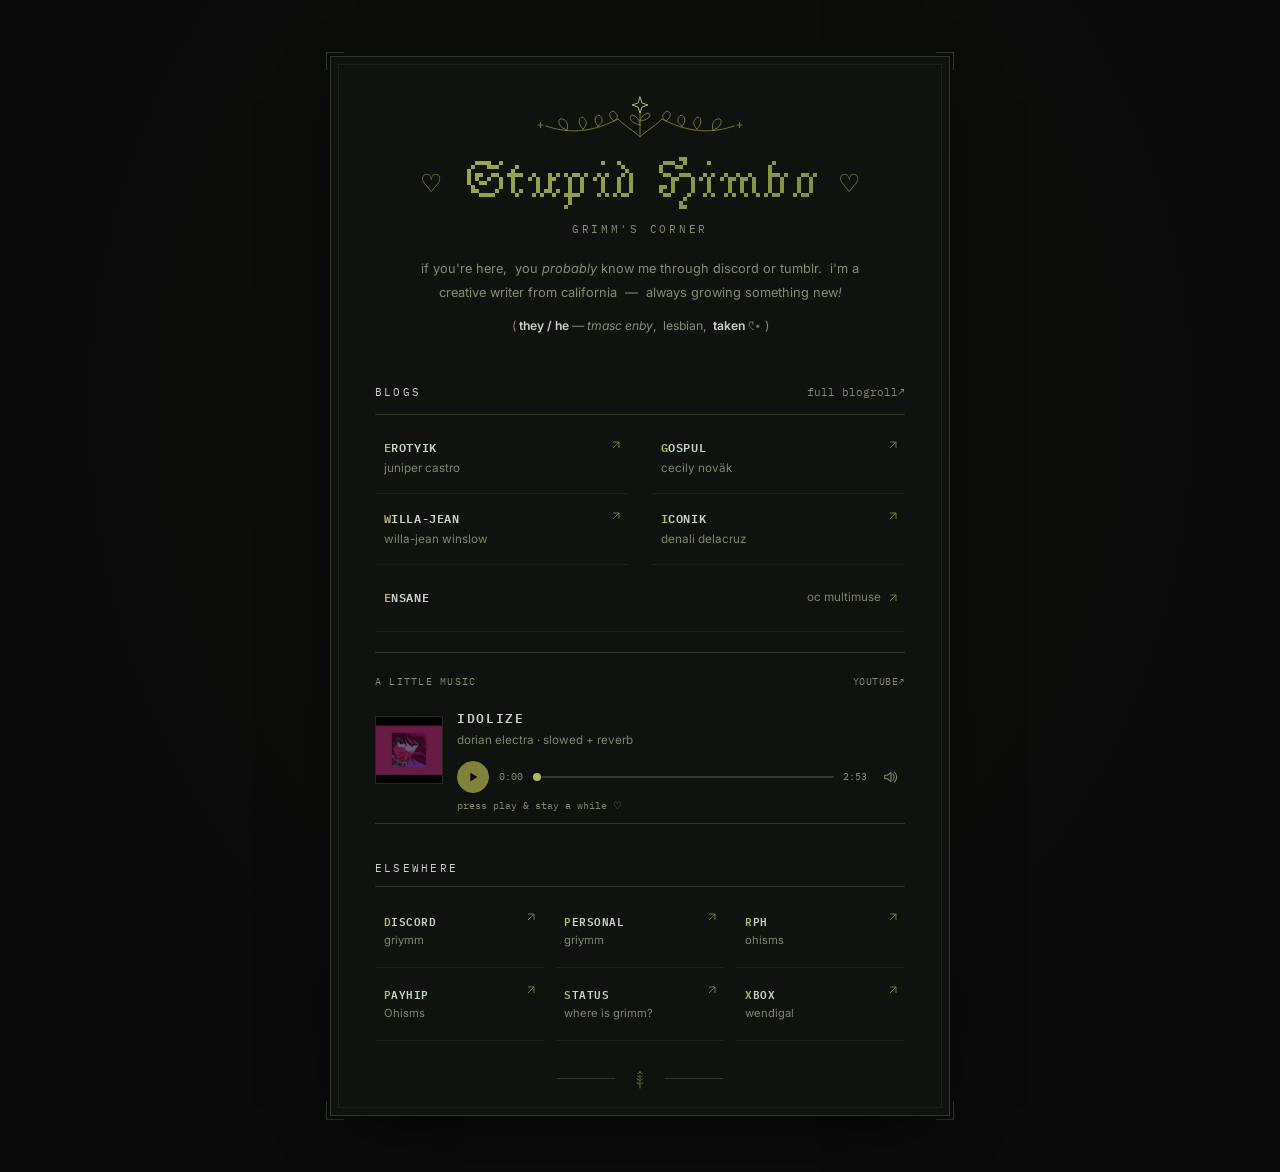
==== commit 0063cdc4: "Simplify blogroll and add Idolize audio player" ====
--- a/index.html
+++ b/index.html
@@ -7,7 +7,8 @@
   <meta name="theme-color" content="#0a0a0a">
   <title>stupid himbo — grimm's corner ♡</title>
   <link rel="icon" href="favicon.svg" type="image/svg+xml">
-  <link rel="stylesheet" href="style.css?v=20261106-directory">
+  <link rel="stylesheet" href="style.css?v=20261106-audio">
+  <script src="player.js" defer></script>
 </head>
 <body>
   <main class="card">
@@ -19,7 +20,7 @@
     </header>
 
     <section class="blogs" aria-labelledby="blogs-heading">
-      <div class="section-heading"><h2 id="blogs-heading">blogs</h2><a class="status-link" href="https://status.stupidhimbo.com/">check activity <span aria-hidden="true">↗</span></a></div>
+      <div class="section-heading"><h2 id="blogs-heading">blogs</h2><a class="status-link" href="https://status.stupidhimbo.com/">full blogroll <span aria-hidden="true">↗</span></a></div>
       <ul class="directory blog-grid">
       <li class="directory-item "><a href="https://www.tumblr.com/erotyik" target="_blank" rel="noopener noreferrer"><span class="url-text"><span class="initial">E</span>ROTYIK</span><span class="muse-text">juniper castro</span><svg class="link-arrow" viewBox="0 0 16 16" aria-hidden="true"><path d="M4 12 12 4M4 4h8v8"/></svg></a></li>
       <li class="directory-item "><a href="https://gospul.tumblr.com" target="_blank" rel="noopener noreferrer"><span class="url-text"><span class="initial">G</span>OSPUL</span><span class="muse-text">cecily noväk</span><svg class="link-arrow" viewBox="0 0 16 16" aria-hidden="true"><path d="M4 12 12 4M4 4h8v8"/></svg></a></li>
@@ -27,16 +28,33 @@
       <li class="directory-item "><a href="https://iconik.tumblr.com" target="_blank" rel="noopener noreferrer"><span class="url-text"><span class="initial">I</span>CONIK</span><span class="muse-text">denali delacruz</span><svg class="link-arrow" viewBox="0 0 16 16" aria-hidden="true"><path d="M4 12 12 4M4 4h8v8"/></svg></a></li>
       <li class="directory-item multimuse"><a href="https://ensane.tumblr.com" target="_blank" rel="noopener noreferrer"><span class="url-text"><span class="initial">E</span>NSANE</span><span class="muse-text">oc multimuse</span><svg class="link-arrow" viewBox="0 0 16 16" aria-hidden="true"><path d="M4 12 12 4M4 4h8v8"/></svg></a></li>
       </ul>
-      <details class="shelf">
-        <summary>on the quieter side <span>hiatus &amp; semi-hiatus</span><svg viewBox="0 0 16 16" aria-hidden="true"><path d="M4 6 8 10 12 6"/></svg></summary>
-        <ul class="directory shelf-grid">
-      <li class="directory-item "><a href="https://corpsight.tumblr.com" target="_blank" rel="noopener noreferrer"><span class="url-text"><span class="initial">C</span>ORPSIGHT</span><span class="muse-text">nora özgen</span><svg class="link-arrow" viewBox="0 0 16 16" aria-hidden="true"><path d="M4 12 12 4M4 4h8v8"/></svg></a></li>
-      <li class="directory-item "><a href="https://godbrks.tumblr.com" target="_blank" rel="noopener noreferrer"><span class="url-text"><span class="initial">G</span>ODBRKS</span><span class="muse-text">wells stutler</span><svg class="link-arrow" viewBox="0 0 16 16" aria-hidden="true"><path d="M4 12 12 4M4 4h8v8"/></svg></a></li>
-      <li class="directory-item "><a href="https://ekspose.tumblr.com" target="_blank" rel="noopener noreferrer"><span class="url-text"><span class="initial">E</span>KSPOSE</span><span class="muse-text">jade dubois</span><svg class="link-arrow" viewBox="0 0 16 16" aria-hidden="true"><path d="M4 12 12 4M4 4h8v8"/></svg></a></li>
-      <li class="directory-item "><a href="https://forgde.tumblr.com" target="_blank" rel="noopener noreferrer"><span class="url-text"><span class="initial">F</span>ORGDE</span><span class="muse-text">finnick &amp; ollie</span><svg class="link-arrow" viewBox="0 0 16 16" aria-hidden="true"><path d="M4 12 12 4M4 4h8v8"/></svg></a></li>
-        </ul>
-        <p class="shelf-note">jade, finnick &amp; ollie can be found at <a href="https://www.tumblr.com/ensane" target="_blank" rel="noopener noreferrer">ensane</a>.</p>
-      </details>
+    </section>
+
+    <section class="music" aria-labelledby="song-title">
+      <div class="song-heading"><span id="song-title">a little music</span><a href="https://www.youtube.com/watch?v=utBP093oWdk" target="_blank" rel="noopener noreferrer">youtube <span aria-hidden="true">↗</span></a></div>
+      <div class="song">
+        <img class="cover" src="images/idolize.jpg" alt="" width="480" height="360">
+        <div class="song-main">
+          <div class="song-name">IDOLIZE</div>
+          <div class="song-artist">dorian electra <span aria-hidden="true">·</span> slowed + reverb</div>
+          <div class="song-controls">
+            <button class="play-toggle" type="button" aria-label="Play Idolize" disabled>
+              <svg class="play-icon" viewBox="0 0 16 16" aria-hidden="true"><path d="m5 3 8 5-8 5Z"/></svg>
+              <svg class="pause-icon" viewBox="0 0 16 16" aria-hidden="true"><path d="M4 3h3v10H4zM9 3h3v10H9z"/></svg>
+            </button>
+            <span class="time elapsed">0:00</span>
+            <input class="seek" type="range" min="0" max="100" value="0" step="0.1" aria-label="Song position" disabled>
+            <span class="time duration">–:––</span>
+            <button class="mute-toggle" type="button" aria-label="Mute" disabled>
+              <svg class="volume-icon" viewBox="0 0 20 20" aria-hidden="true"><path d="M3 8v4h3l4 3V5L6 8H3Zm9-1.5a5 5 0 0 1 0 7m2-9a8 8 0 0 1 0 11"/></svg>
+              <svg class="muted-icon" viewBox="0 0 20 20" aria-hidden="true"><path d="M3 8v4h3l4 3V5L6 8H3Zm9 0 5 5m0-5-5 5"/></svg>
+            </button>
+          </div>
+        </div>
+      </div>
+      <p class="player-status" role="status">press play &amp; stay a while ♡</p>
+      <audio id="song-audio" src="audio/idolize-dorian-electra-slowed-reverb.mp3" preload="metadata"></audio>
+      <noscript><p class="player-status">enable javascript to play here, or listen on youtube above.</p></noscript>
     </section>
 
     <nav class="elsewhere" aria-labelledby="elsewhere-heading">
--- a/style.css
+++ b/style.css
@@ -32,7 +32,8 @@
 }
 ::selection { background: var(--accent); color: var(--bg); }
 a { color: inherit; text-underline-offset: .25em; }
-a:focus-visible, summary:focus-visible { outline: 2px solid var(--accent-lit); outline-offset: 4px; }
+a:focus-visible, summary:focus-visible, button:focus-visible, input:focus-visible { outline: 2px solid var(--accent-lit); outline-offset: 4px; }
+button { color: inherit; font: inherit; }
 .card {
   position: relative;
   width: min(100%, 620px);
@@ -54,15 +55,15 @@
   border: 1px solid var(--rule);
   clip-path: polygon(0 0, 18px 0, 18px 1px, calc(100% - 18px) 1px, calc(100% - 18px) 0, 100% 0, 100% 18px, calc(100% - 1px) 18px, calc(100% - 1px) calc(100% - 18px), 100% calc(100% - 18px), 100% 100%, calc(100% - 18px) 100%, calc(100% - 18px) calc(100% - 1px), 18px calc(100% - 1px), 18px 100%, 0 100%, 0 calc(100% - 18px), 1px calc(100% - 18px), 1px 18px, 0 18px);
 }
-.header { text-align: center; padding-bottom: 2rem; }
+.header { text-align: center; padding-bottom: 2rem; container-type: inline-size; }
 .sprig { display: block; width: 210px; height: 48px; margin: 0 auto .65rem; }
 .title {
   font-family: 'Jacquarda Bastarda 9', serif;
-  font-size: clamp(2.8rem, 7vw, 4rem);
+  font-size: clamp(1.5rem, 11cqi, 3.25rem);
   font-weight: 400;
   line-height: 1.05;
   letter-spacing: .01em;
-  text-wrap: balance;
+  white-space: nowrap;
 }
 .title .rest {
   background: linear-gradient(160deg, var(--grad-start), var(--grad-end));
@@ -80,7 +81,7 @@
 .status-link { display: inline-flex; align-items: center; min-height: 44px; color: var(--text-dim); font: 400 .66rem var(--mono-font); text-decoration: none; }
 .status-link:hover { color: var(--accent-lit); }
 .directory { list-style: none; display: grid; }
-.blog-grid, .shelf-grid { grid-template-columns: repeat(2, minmax(0, 1fr)); column-gap: 1.5rem; }
+.blog-grid { grid-template-columns: repeat(2, minmax(0, 1fr)); column-gap: 1.5rem; }
 .directory-item { min-width: 0; border-bottom: 1px solid var(--card-border); }
 .directory-item a { position: relative; display: flex; min-height: 70px; padding: .8rem 1.15rem .8rem .55rem; flex-direction: column; justify-content: center; text-decoration: none; transition: background-color 180ms, color 180ms; }
 .directory-item a:hover, .directory-item a:focus-visible { background: #73743413; }
@@ -93,16 +94,37 @@
 .multimuse a { min-height: 66px; }
 .multimuse .muse-text { position: absolute; right: 1.5rem; margin: 0; }
 .multimuse .link-arrow { top: calc(50% - 6px); }
-.shelf { margin-top: 1rem; }
-.shelf summary { cursor: pointer; display: flex; flex-wrap: wrap; align-items: center; gap: .15rem .5rem; min-height: 44px; position: relative; padding: .6rem 1.3rem .6rem .55rem; color: var(--text-muted); font: 400 .67rem var(--mono-font); list-style: none; }
-.shelf summary::-webkit-details-marker { display: none; }
-.shelf summary span { color: var(--text-dim); font: 400 .65rem var(--body-font); margin-left: auto; }
-.shelf summary svg { position: absolute; right: .2rem; width: 12px; height: 12px; fill: none; stroke: var(--accent-lit); stroke-width: 1.3; }
-.shelf[open] summary svg { transform: rotate(180deg); }
-.shelf[open] { border-bottom: 1px dashed var(--rule); padding-bottom: 1rem; }
-.shelf-grid { margin-top: .5rem; }
-.shelf-note { font-size: .72rem; color: var(--text-dim); padding: .75rem .55rem 0; }
-.shelf-note a { color: var(--accent-lit); }
+.music { margin-top: 1.3rem; padding: .9rem 0 .7rem; border-top: 1px solid var(--rule); border-bottom: 1px solid var(--rule); }
+.song-heading { display: flex; justify-content: space-between; align-items: center; margin-bottom: .7rem; color: var(--text-muted); font: 400 .64rem var(--mono-font); letter-spacing: .12em; text-transform: uppercase; }
+.song-heading a { display: inline-flex; align-items: center; min-height: 28px; color: var(--text-dim); text-decoration: none; letter-spacing: .05em; }
+.song-heading a:hover { color: var(--accent-lit); }
+.song { display: flex; align-items: center; gap: .9rem; }
+.cover { width: 68px; height: 68px; flex: 0 0 68px; object-fit: cover; filter: saturate(.65) brightness(.78); border: 1px solid var(--rule); }
+.song-main { flex: 1; min-width: 0; }
+.song-name { color: var(--text); font: 600 .8rem var(--mono-font); letter-spacing: .12em; }
+.song-artist { color: var(--text-dim); font-size: .73rem; margin-top: .15rem; }
+.song-controls { display: flex; align-items: center; gap: .6rem; margin-top: .65rem; }
+.play-toggle, .mute-toggle { display: grid; place-items: center; width: 32px; height: 32px; flex: 0 0 32px; padding: 0; border: 1px solid var(--accent); border-radius: 50%; background: transparent; cursor: pointer; }
+.play-toggle { background: var(--accent); color: var(--bg); }
+.play-toggle:hover:not(:disabled) { background: var(--accent-lit); border-color: var(--accent-lit); }
+.play-toggle svg { width: 14px; height: 14px; fill: currentColor; }
+.play-toggle .pause-icon, .music[data-playing="true"] .play-icon { display: none; }
+.music[data-playing="true"] .play-toggle .pause-icon { display: block; }
+.mute-toggle { width: 28px; height: 28px; flex-basis: 28px; border-color: transparent; color: var(--text-dim); }
+.mute-toggle:hover:not(:disabled) { color: var(--accent-lit); }
+.mute-toggle svg { width: 18px; height: 18px; fill: none; stroke: currentColor; stroke-width: 1.2; stroke-linecap: round; stroke-linejoin: round; }
+.mute-toggle .muted-icon, .music[data-muted="true"] .volume-icon { display: none; }
+.music[data-muted="true"] .muted-icon { display: block; }
+.play-toggle:disabled, .mute-toggle:disabled, .seek:disabled { cursor: wait; opacity: .45; }
+.time { color: var(--text-muted); font: 400 .6rem var(--mono-font); font-variant-numeric: tabular-nums; }
+.seek { --position: 0%; width: 100%; min-width: 40px; height: 24px; margin: 0; appearance: none; -webkit-appearance: none; background: transparent; cursor: pointer; }
+.seek::-webkit-slider-runnable-track { height: 2px; background: linear-gradient(to right, var(--accent-lit) var(--position), var(--rule) var(--position)); }
+.seek::-moz-range-track { height: 2px; background: var(--rule); }
+.seek::-moz-range-progress { height: 2px; background: var(--accent-lit); }
+.seek::-webkit-slider-thumb { width: 8px; height: 8px; margin-top: -3px; appearance: none; -webkit-appearance: none; border: 0; border-radius: 50%; background: var(--accent-lit); }
+.seek::-moz-range-thumb { width: 8px; height: 8px; border: 0; border-radius: 50%; background: var(--accent-lit); }
+.player-status { min-height: 1em; margin: .4rem 0 0 calc(68px + .9rem); color: var(--text-dim); font: 400 .6rem var(--mono-font); }
+#song-audio { display: none; }
 .elsewhere { margin-top: 1.6rem; }
 .elsewhere .section-heading { padding: .7rem 0; }
 .elsewhere-grid { grid-template-columns: repeat(3, minmax(0, 1fr)); gap: 0 .75rem; }
@@ -116,12 +138,13 @@
 @media (max-width: 520px) {
   body { padding: 1.4rem 1rem; }
   .card { padding: 1.7rem 1.25rem 1.2rem; }
-  .title { font-size: clamp(2.4rem, 9.5vw, 3.8rem); }
   .blurb { font-size: .78rem; }
   .blurb-meta { font-size: .7rem; }
-  .blog-grid, .shelf-grid { column-gap: .65rem; }
+  .blog-grid { column-gap: .65rem; }
   .elsewhere-grid { grid-template-columns: repeat(2, minmax(0, 1fr)); }
-  .shelf summary span { margin-left: 0; }
   .url-text { font-size: .75rem; }
 }
+@media (max-width: 380px) {
+  .mute-toggle { display: none; }
+}
 @media (prefers-reduced-motion: reduce) { *, *::before, *::after { animation: none !important; transition: none !important; } }
